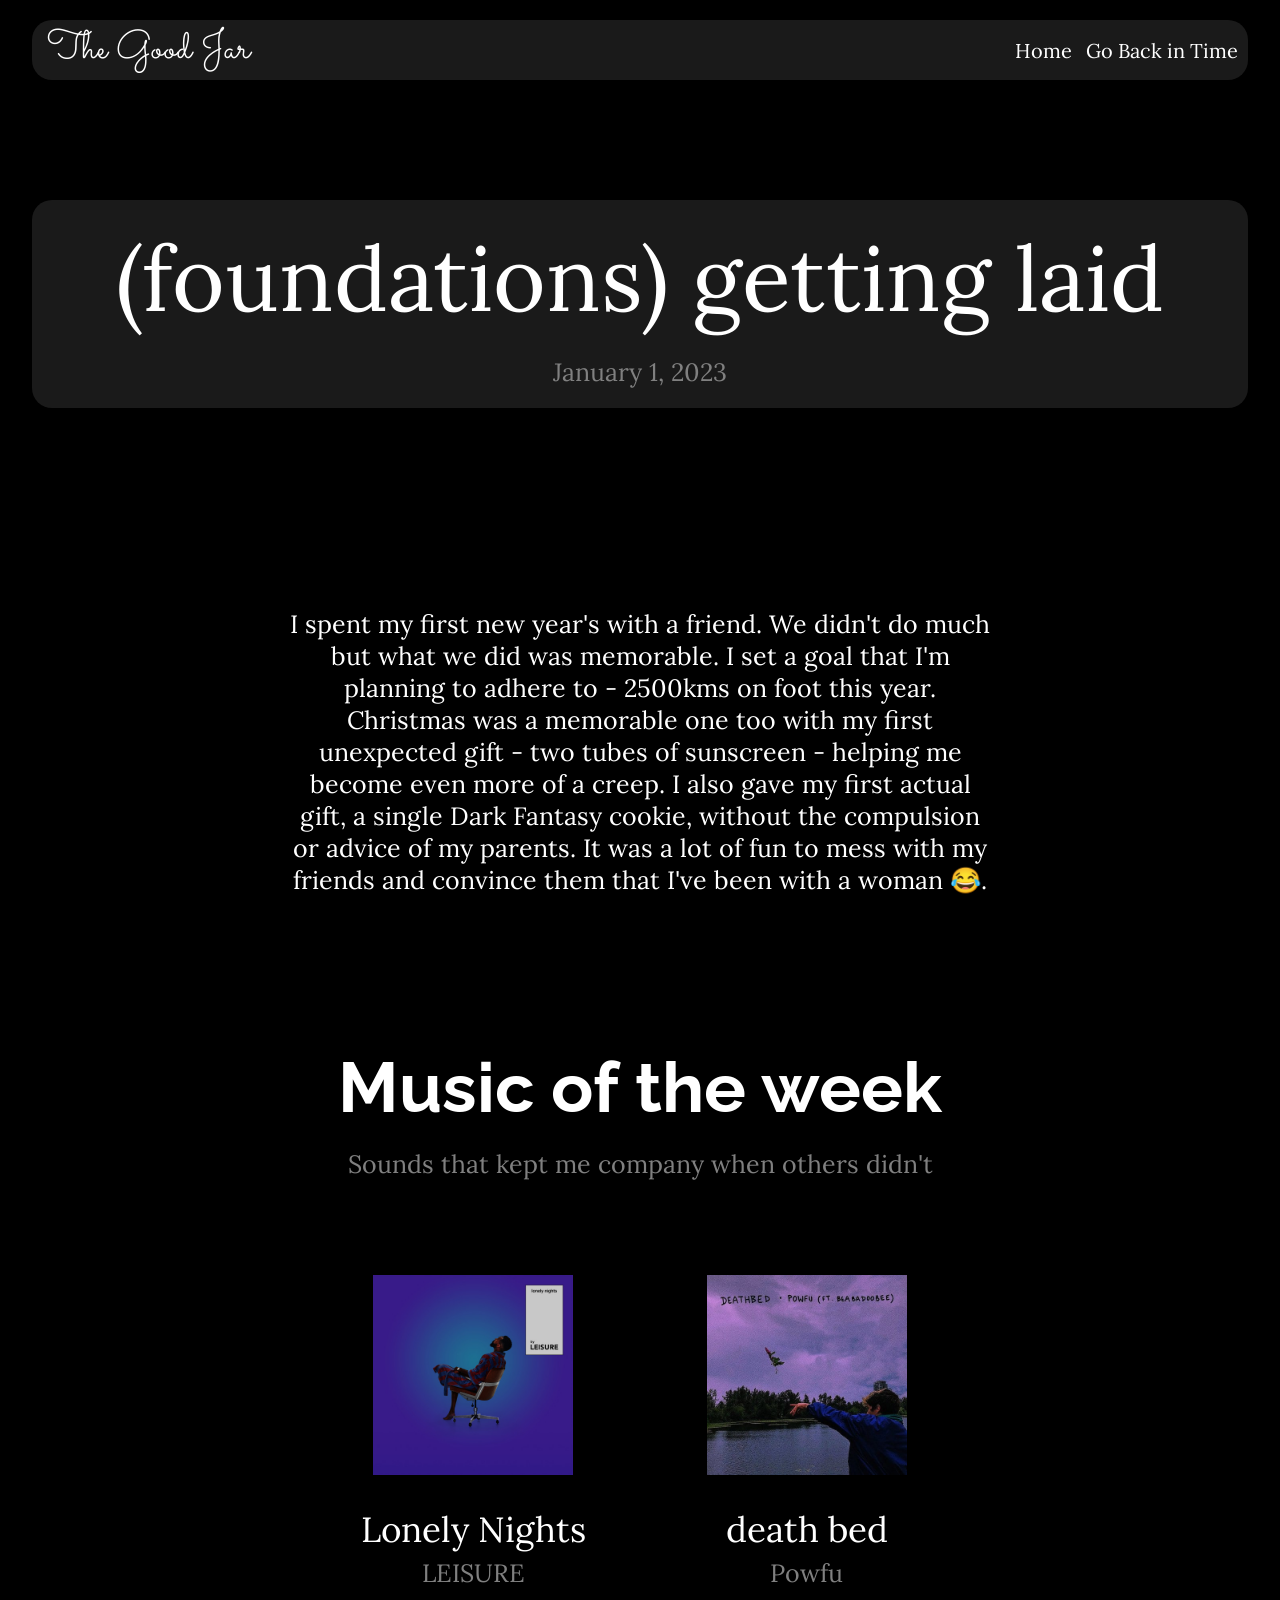
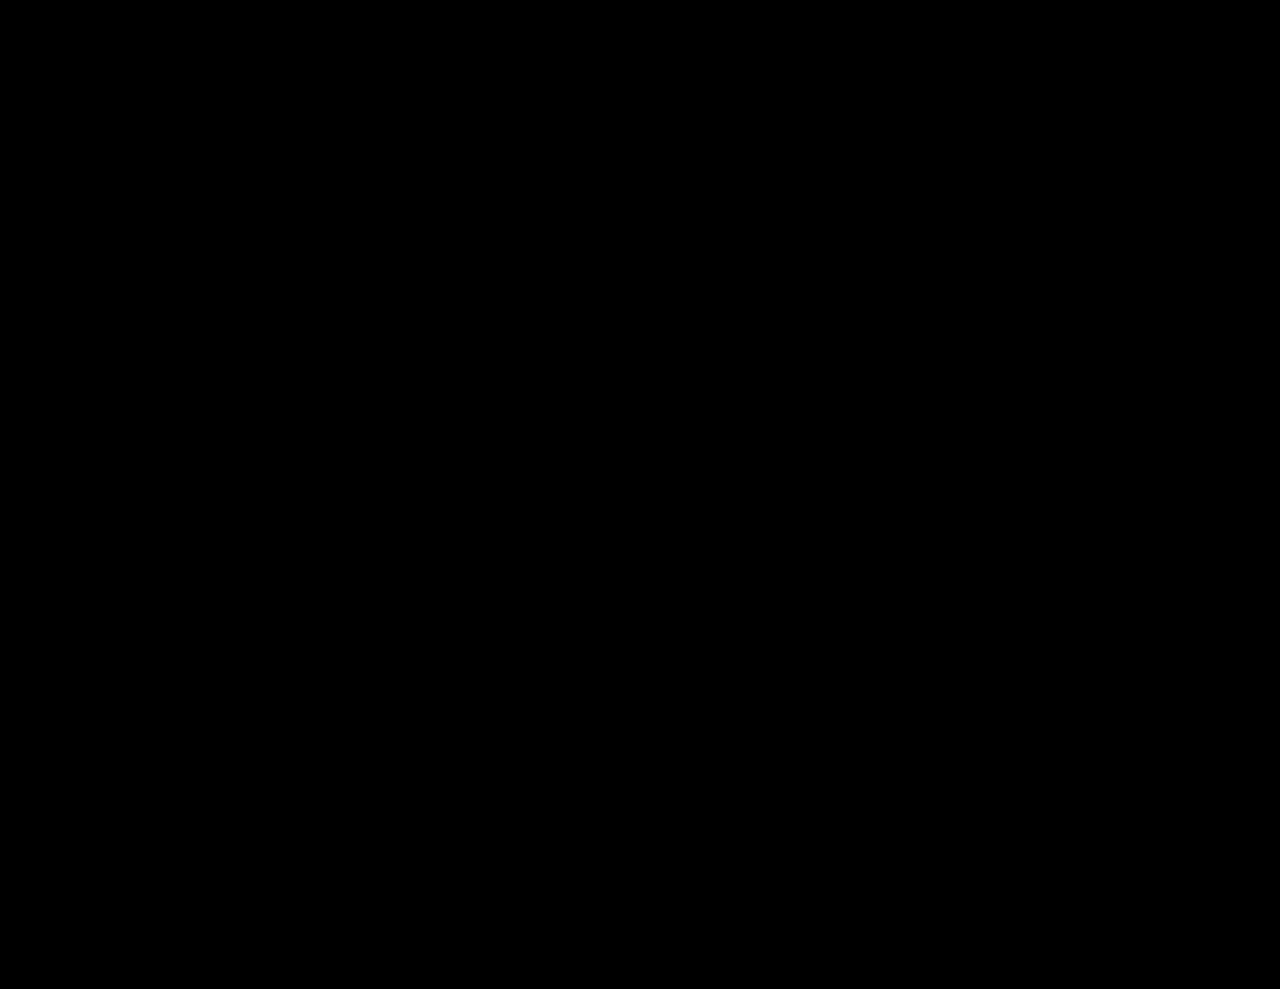
==== entries/1/1.html @ e5c86a0d "Add files via upload" ====
<!DOCTYPE html>
<html>
    <head>

        <link rel="stylesheet" href="1.css">
        <link rel="preconnect" href="https://fonts.googleapis.com">
        <link rel="preconnect" href="https://fonts.gstatic.com" crossorigin>
        <link href="https://fonts.googleapis.com/css2?family=Lora:wght@400;600&family=Playfair+Display:wght@400;700&family=Raleway&family=Sacramento&display=swap" rel="stylesheet">
        <title>The Good Jar</title>
    </head>
    <body>
        <header class="header" >
                <a href="#" class="logo">The Good Jar</a>
            <nav class="navbar">
                <a href="../../home.html">Home</a>
                <a href="#">Go Back in Time</a>
            </nav>
        </header>
<!--custom entry code below-->
        
        <div class="hero">
            (foundations) getting laid
            <div class="herodate">
                January 1, 2023
            </div>
        </div>

        <div class="entry">
            <p>I spent my first new year's with a friend. We didn't do much but what we
                did was memorable. I set a goal that I'm planning to adhere to - 
               2500kms on foot this year. Christmas was a memorable one too with my 
               first unexpected gift - two tubes of sunscreen - helping me become even more of a creep. I also 
               gave my first actual gift, a single Dark Fantasy cookie, without the 
               compulsion or advice of my parents. It was a lot of fun to mess with my 
               friends and convince them that I've been with a woman 😂.</p>
        <p class="songs">Music of the week</p>
        <p class="songsubtitle">Sounds that kept me company when others didn't</p>
        <div class="songcontainer">
            <div class="songentry">
                <img src="1.jpg">
                <p class="songname">Lonely Nights</p>
                <p class="songartist">LEISURE</p>
            </div>
            <div class="songentry">
                <img src="2.jpeg">
                <p class="songname">death bed</p>
                <p class="songartist">Powfu</p>
            </div>
        </div>
        
            </div>
<!--custom entry code above-->
    </body>
    </html>
---- entries/1/1.css ----
:root{
    --textcolor: rgb(255, 255, 255);
    --bgcolor: #000000;
    --glasscolor: rgba(128, 128, 128, 0.473);
    --lighttextcolor: gray;
}
*{
    margin: 0;
    padding: 0;
    box-sizing: border-box;
    font-family: Lora;
}
        .header{
            position: fixed;
            top: 0;
            left: 0;
            width: 95%;
            height: 60px;
            margin-top: 20px;
            margin-right: 2.5%;
            margin-left: 2.5%;
            background: rgba(255, 255, 255, .1);
            display: flex;
            justify-content: space-between;
            align-items: center;
            backdrop-filter: blur(10px);
            border-radius: 20px;
            z-index: 2;
        }
        a{
            text-decoration: none;
            color: var(--textcolor);
            font-size: 20px;
            margin-right: 10px;
        }
        .logo{
            font-family: sacramento;
            color: var(--textcolor);
            font-size: 40px;
            margin-left: 15px;
            line-height: 60px;
        }
body{
    min-height: 100vh;
    margin-bottom: 1000px;
    background: var(--bgcolor);
    background-size: cover;
    background-position: center;
    animation: fadeInAnimation ease-in-out 0.5s;
}
p{ margin-top: 5px;
    text-align: center;
    color: var(--textcolor);
}
h1{
    text-align: center;
    color: var(--textcolor);
    font-weight: 500;
    font-size: 60px;
    margin-top: 100px;
}
svg{
    display: block;
    margin-top: -105px;
    margin-bottom: -45px;
    margin-right: auto;
    margin-left: auto;
    width: 50%;
        height: 10%;
        color: var(--textcolor);
    }
    @keyframes fadeInAnimation {
        0% {
            opacity: 0;
        }
        100% {
            opacity: 1;
         }
    }

/*Custom entry code from below*/
.hero{
    padding: 20px;
    background:  rgba(255, 255, 255, .1);
    margin-top: 200px;
    color: var(--textcolor);
    text-align: center;
    font-size: 90px;
    width: 95%;
    margin-right: 2.5%;
    margin-left: 2.5%;
    backdrop-filter: blur(10px);
    border-radius: 20px;
    z-index: -1;
}
.herodate{
    margin-top: 20px;
    color: var(--lighttextcolor);
    text-align: center;
    font-size: 25px;
}
.entry{
    width: 100%;
    max-width: 700px;
    text-align: center;
    margin: auto;
    margin-top: 200px;
    font-size: 25px;
}
p.songs{
    margin-top: 150px;
    font-weight: bold;
    font-size: 70px;
    font-family: Raleway;
}
p.songsubtitle{
    margin-top: 20px;
    font-size: 25px;
    font-family: Lora;
    color: var(--lighttextcolor);
}
.songcontainer{
    display: flex;
    justify-content: space-evenly;
    margin-top: 70px;
}
.songentry{
    width: 300px;
margin-top: 25px;

}
.songname{
    margin-top: 25px;
    font-size: 35px;

}
.songentry img{
    width: 200px;
    object-fit: contain;
}
.songartist{
    color: var(--lighttextcolor);

}
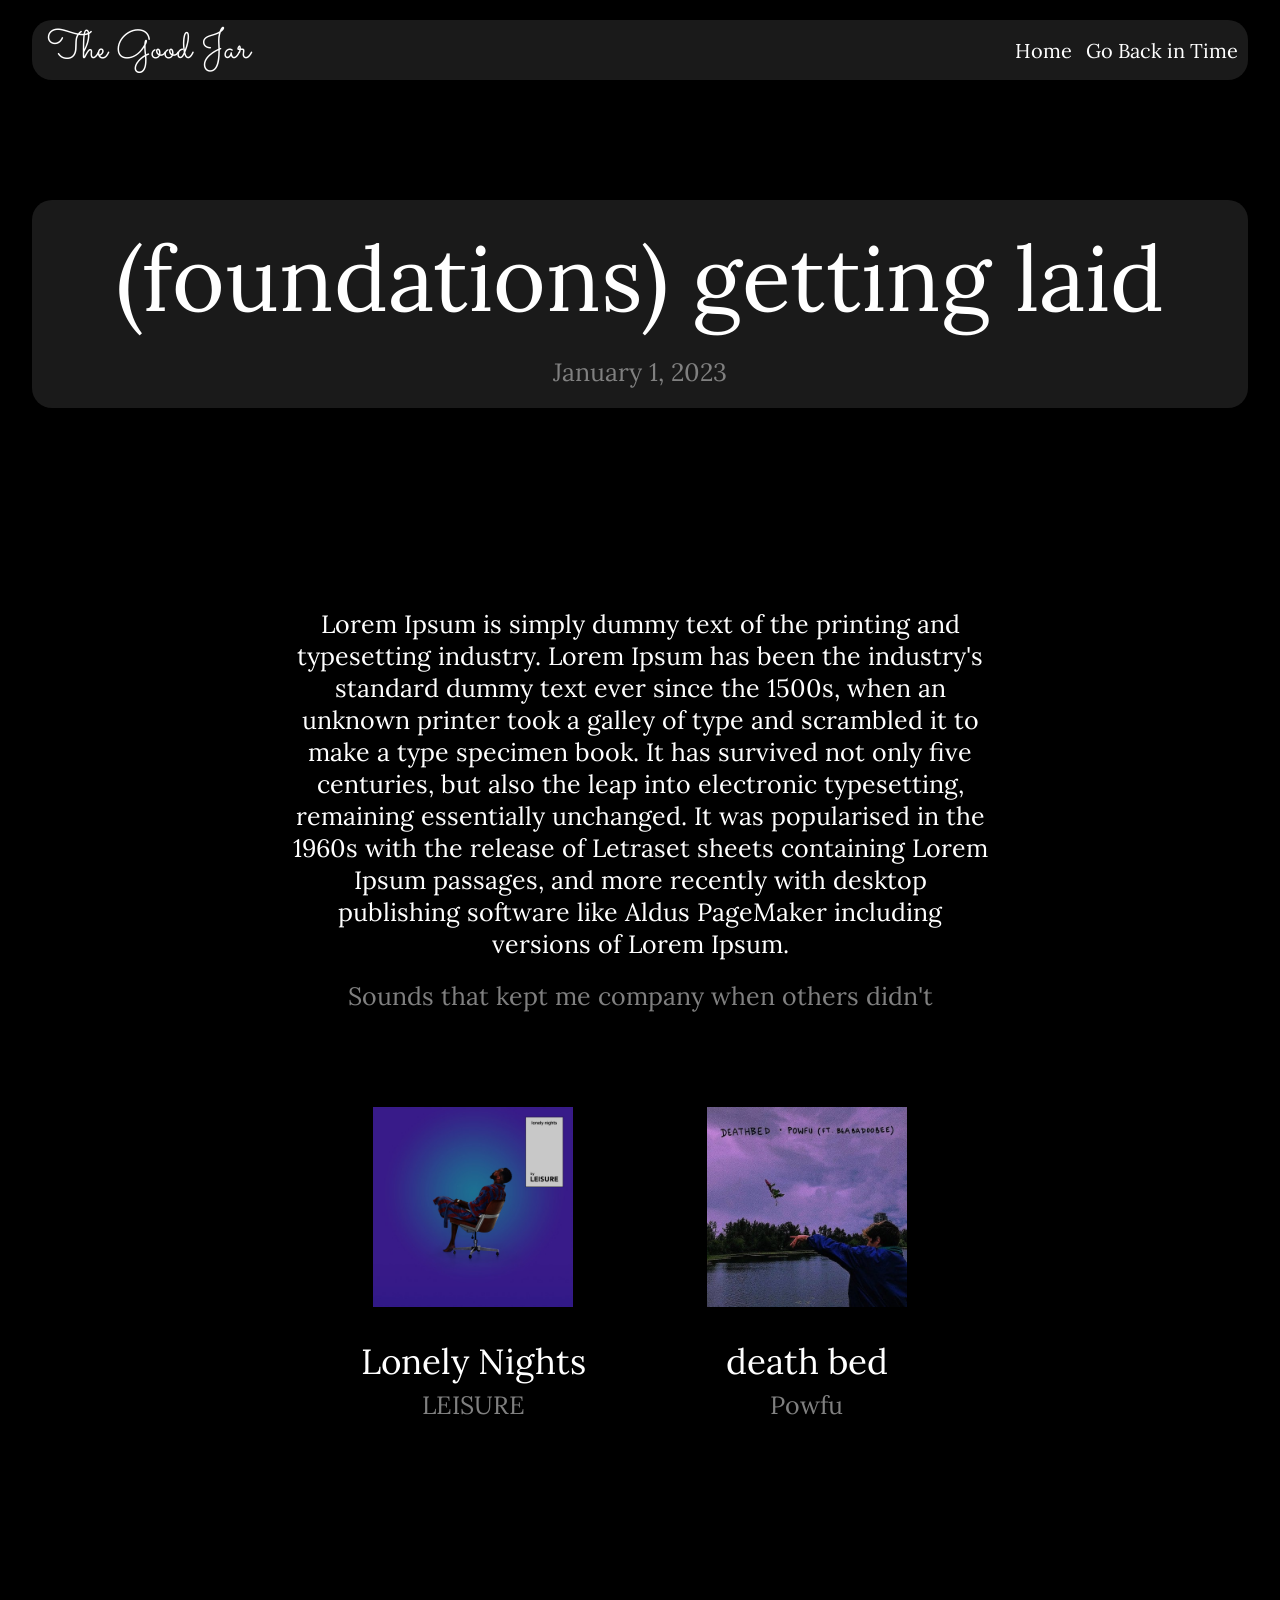
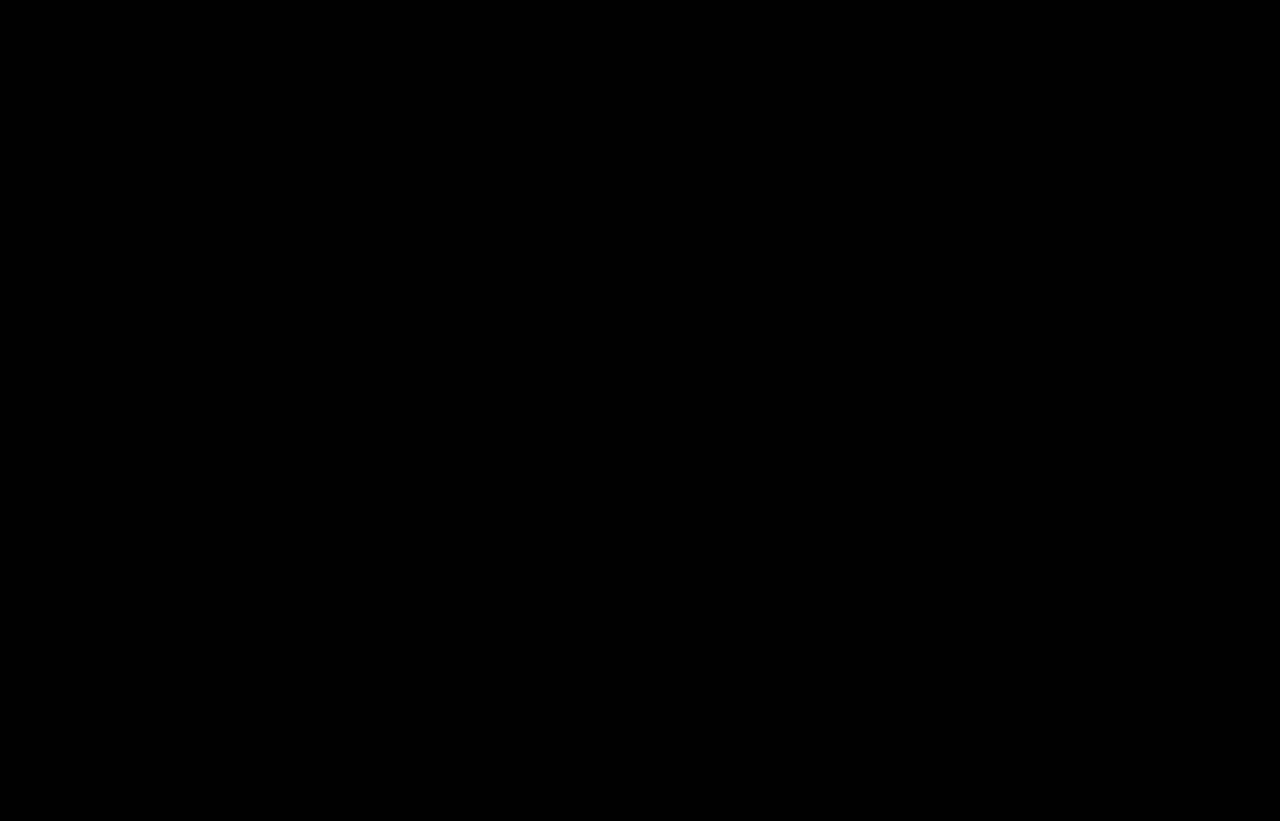
==== commit d979748f: "Update 1.html" ====
--- a/entries/1/1.html
+++ b/entries/1/1.html
@@ -26,14 +26,7 @@
         </div>
 
         <div class="entry">
-            <p>I spent my first new year's with a friend. We didn't do much but what we
-                did was memorable. I set a goal that I'm planning to adhere to - 
-               2500kms on foot this year. Christmas was a memorable one too with my 
-               first unexpected gift - two tubes of sunscreen - helping me become even more of a creep. I also 
-               gave my first actual gift, a single Dark Fantasy cookie, without the 
-               compulsion or advice of my parents. It was a lot of fun to mess with my 
-               friends and convince them that I've been with a woman 😂.</p>
-        <p class="songs">Music of the week</p>
+            <p>Lorem Ipsum is simply dummy text of the printing and typesetting industry. Lorem Ipsum has been the industry's standard dummy text ever since the 1500s, when an unknown printer took a galley of type and scrambled it to make a type specimen book. It has survived not only five centuries, but also the leap into electronic typesetting, remaining essentially unchanged. It was popularised in the 1960s with the release of Letraset sheets containing Lorem Ipsum passages, and more recently with desktop publishing software like Aldus PageMaker including versions of Lorem Ipsum.</p>
         <p class="songsubtitle">Sounds that kept me company when others didn't</p>
         <div class="songcontainer">
             <div class="songentry">
@@ -51,4 +44,4 @@
             </div>
 <!--custom entry code above-->
     </body>
-    </html>+    </html>
